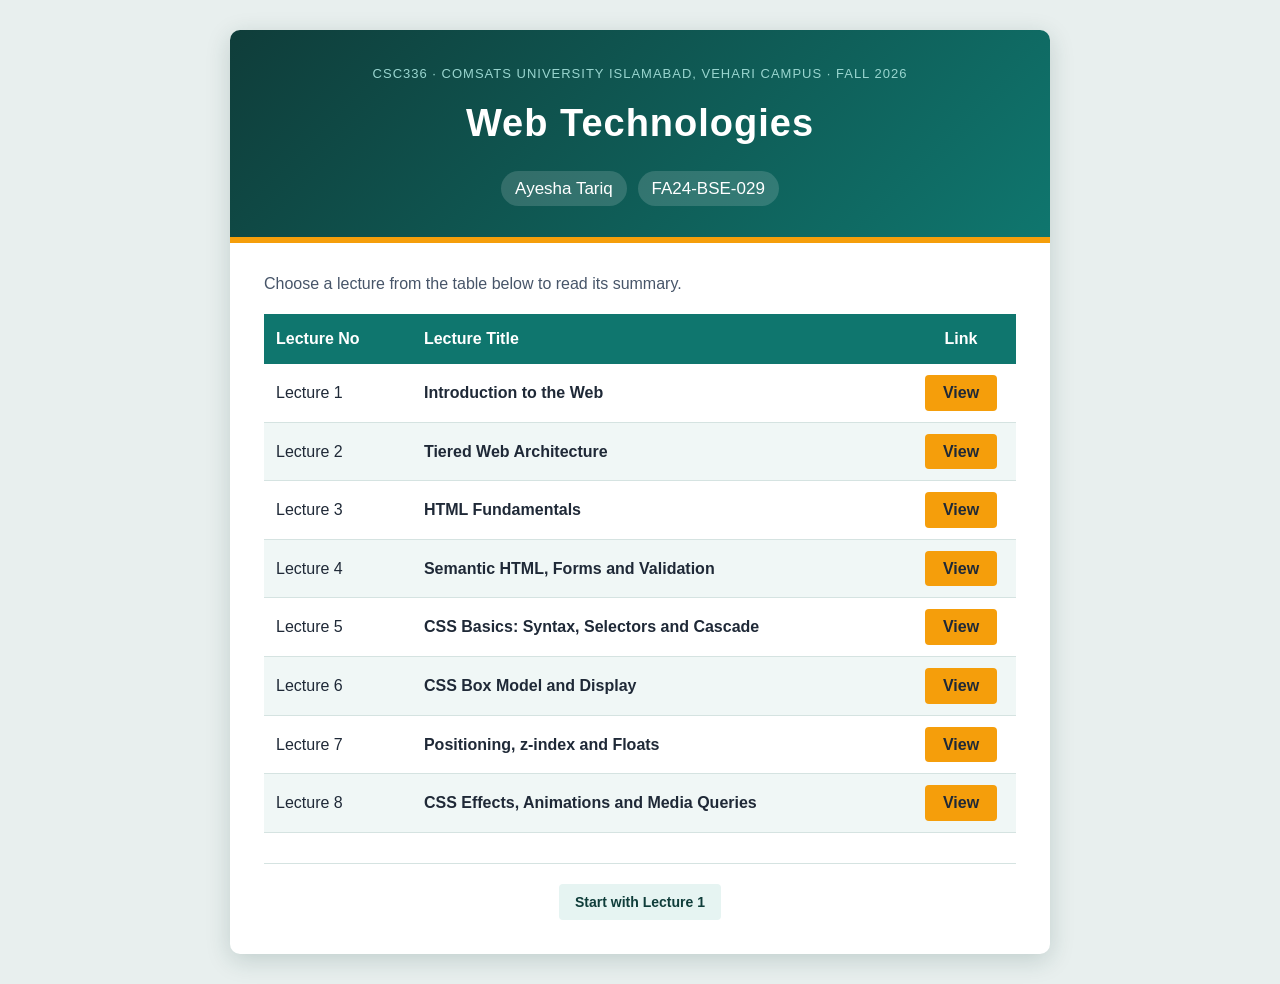
==== index.html @ c6984d4f "Add files via upload" ====
<!DOCTYPE html>
<html lang="en">
<head>
  <meta charset="UTF-8">
  <meta name="viewport" content="width=device-width, initial-scale=1.0">
  <title>Web Technologies</title>
  <link rel="stylesheet" href="style.css">
</head>
<body>
  <div class="wrapper">
    <header class="site-header">
      <p class="course">CSC336 &middot; COMSATS University Islamabad, Vehari Campus &middot; Fall 2026</p>
      <h1>Web Technologies</h1>
      <p class="student"><span>Ayesha Tariq</span> <span>FA24-BSE-029</span></p>
    </header>
    <main class="content">
      <p class="intro">Choose a lecture from the table below to read its summary.</p>
      <table class="lecture-table">
        <thead>
          <tr><th>Lecture No</th><th>Lecture Title</th><th>Link</th></tr>
        </thead>
        <tbody>
        <tr><td>Lecture 1</td><td class="title-cell">Introduction to the Web</td><td><a class="view-btn" href="lecture1.html">View</a></td></tr>
        <tr><td>Lecture 2</td><td class="title-cell">Tiered Web Architecture</td><td><a class="view-btn" href="lecture2.html">View</a></td></tr>
        <tr><td>Lecture 3</td><td class="title-cell">HTML Fundamentals</td><td><a class="view-btn" href="lecture3.html">View</a></td></tr>
        <tr><td>Lecture 4</td><td class="title-cell">Semantic HTML, Forms and Validation</td><td><a class="view-btn" href="lecture4.html">View</a></td></tr>
        <tr><td>Lecture 5</td><td class="title-cell">CSS Basics: Syntax, Selectors and Cascade</td><td><a class="view-btn" href="lecture5.html">View</a></td></tr>
        <tr><td>Lecture 6</td><td class="title-cell">CSS Box Model and Display</td><td><a class="view-btn" href="lecture6.html">View</a></td></tr>
        <tr><td>Lecture 7</td><td class="title-cell">Positioning, z-index and Floats</td><td><a class="view-btn" href="lecture7.html">View</a></td></tr>
        <tr><td>Lecture 8</td><td class="title-cell">CSS Effects, Animations and Media Queries</td><td><a class="view-btn" href="lecture8.html">View</a></td></tr>
        </tbody>
      </table>
      <nav class="nav">
        <a href="lecture1.html">Start with Lecture 1</a>
      </nav>
    </main>
  </div>
</body>
</html>
---- style.css ----
/* style.css - Web Technologies (CSC336) */

/* Lecture 8: CSS custom properties (variables) */
:root {
  --dark: #0f3d3a;
  --main: #0f766e;
  --accent: #f59e0b;
  --light: #e6f4f2;
  --text: #1f2937;
}

/* Lecture 5: universal selector | Lecture 6: box-sizing */
* {
  box-sizing: border-box;
}

body {
  margin: 0;
  padding: 30px 15px;
  background: #e8efee;
  font-family: "Segoe UI", Tahoma, Arial, sans-serif;
  color: var(--text);
  line-height: 1.6;
}

/* Lecture 6: width, margin, box-shadow | Lecture 8: border-radius, animation */
.wrapper {
  max-width: 820px;
  margin: 0 auto;
  background: #ffffff;
  border-radius: 10px;
  overflow: hidden;
  box-shadow: 0 6px 24px rgba(15, 60, 55, 0.18);
  animation: fadeIn 0.6s ease-out;
}

@keyframes fadeIn {
  from { opacity: 0; transform: translateY(15px); }
  to   { opacity: 1; transform: translateY(0); }
}

/* Lecture 8: linear-gradient */
.site-header {
  background: linear-gradient(135deg, var(--dark), var(--main));
  color: #ffffff;
  text-align: center;
  padding: 34px 20px 28px;
  border-bottom: 6px solid var(--accent);
}

.site-header .course {
  margin: 0 0 8px;
  font-size: 13px;
  letter-spacing: 1px;
  text-transform: uppercase;
  color: #99d5cf;
}

.site-header h1 {
  margin: 0 0 14px;
  font-size: 38px;
  letter-spacing: 1px;
}

.student {
  margin: 0;
  font-size: 17px;
}

.student span {
  display: inline-block;
  background: rgba(255, 255, 255, 0.15);
  padding: 4px 14px;
  margin: 3px;
  border-radius: 20px;
}

.content {
  padding: 28px 34px 30px;
}

.intro {
  margin-top: 0;
  color: #475569;
}

/* Lecture 5: descendant selector, pseudo-classes (:nth-child, :hover) */
.lecture-table {
  width: 100%;
  border-collapse: collapse;
  margin: 18px 0 10px;
}

.lecture-table th {
  background: var(--main);
  color: #ffffff;
  padding: 12px;
  text-align: left;
}

.lecture-table td {
  padding: 11px 12px;
  border-bottom: 1px solid #d5e3e1;
}

.lecture-table tbody tr:nth-child(even) {
  background: #f0f7f6;
}

.lecture-table tbody tr:hover {
  background: #fef3c7;
}

.lecture-table th:last-child,
.lecture-table td:last-child {
  text-align: center;
  width: 110px;
}

.title-cell {
  font-weight: 600;
}

/* Lecture 8: transition + transform */
.view-btn {
  display: inline-block;
  background: var(--accent);
  color: var(--text);
  text-decoration: none;
  font-weight: 700;
  padding: 5px 18px;
  border-radius: 4px;
  transition: transform 0.3s ease, background 0.3s ease;
}

.view-btn:hover {
  background: #d97706;
  color: #ffffff;
  transform: scale(1.1);
}

/* Lecture pages */
.lecture-header {
  background: linear-gradient(135deg, var(--main), var(--dark));
  color: #ffffff;
  padding: 26px 34px;
  border-bottom: 6px solid var(--accent);
}

.lec-badge {
  display: inline-block;
  background: var(--accent);
  color: var(--text);
  font-weight: 700;
  font-size: 13px;
  padding: 2px 12px;
  border-radius: 12px;
}

.lecture-header h1 {
  margin: 10px 0 4px;
  font-size: 28px;
}

.lecture-header p {
  margin: 0;
  font-style: italic;
  color: #d1efeb;
}

/* Lecture 5: pseudo-element ::before */
h2 {
  display: inline-block;
  margin: 26px 0 8px;
  padding-bottom: 5px;
  font-size: 20px;
  color: var(--dark);
  border-bottom: 2px solid var(--accent);
}

h2::before {
  content: "\25B8  ";
  color: var(--accent);
}

/* Lecture 5: child selector */
.topics {
  padding-left: 22px;
}

.topics > li {
  margin-bottom: 6px;
}

.topics ul {
  margin-top: 2px;
  color: #475569;
}

.code {
  margin: 6px 0;
  padding: 16px 18px;
  background: #1e293b;
  color: #e2e8f0;
  border-radius: 6px;
  overflow-x: auto;
  font-family: Consolas, "Courier New", monospace;
  font-size: 14px;
  line-height: 1.5;
}

.output {
  padding: 16px 18px;
  border: 2px dashed var(--main);
  border-radius: 6px;
  background: #f8fffe;
}

/* ---- Demo styles used inside the Output boxes ---- */

/* Lecture 3: table */
.output table {
  border-collapse: collapse;
}

.output th,
.output td {
  padding: 6px 16px;
  border: 1px solid #94a3b8;
}

.output th {
  background: var(--light);
}

/* Lecture 4: form */
.output input {
  padding: 5px 8px;
  margin: 0 6px;
}

.output input:focus {
  outline: 2px solid var(--main);
}

/* Lecture 5: specificity (id beats class beats element) */
.output .note {
  color: #2563eb;
}

.output #intro {
  color: #dc2626;
  font-weight: bold;
}

/* Lecture 6: box model */
.output .box {
  box-sizing: content-box;
  width: 250px;
  padding: 20px;
  border: 5px solid #000000;
  margin: 30px;
  background: var(--light);
}

/* Lecture 7: relative parent + absolute child */
.output .card {
  position: relative;
  height: 90px;
  padding: 24px 20px;
  background: var(--light);
  border: 2px solid var(--main);
  border-radius: 8px;
}

.output .badge {
  position: absolute;
  top: 10px;
  right: 10px;
  padding: 2px 10px;
  background: var(--accent);
  border-radius: 12px;
  font-size: 13px;
  font-weight: 700;
}

/* Lecture 8: gradient + radius + shadow + transition + transform */
.output .btn {
  padding: 12px 28px;
  border: none;
  border-radius: 999px;
  background: linear-gradient(90deg, #376fb4, #48a9a6);
  color: #ffffff;
  font-size: 16px;
  cursor: pointer;
  box-shadow: 0 6px 16px rgba(0, 0, 0, 0.2);
  transition: transform 0.3s ease;
}

.output .btn:hover {
  transform: scale(1.1);
}

/* Navigation links at the bottom */
.nav {
  margin-top: 30px;
  padding-top: 16px;
  border-top: 1px solid #d5e3e1;
  text-align: center;
}

.nav a {
  display: inline-block;
  margin: 4px 6px;
  padding: 7px 16px;
  background: var(--light);
  color: var(--dark);
  font-size: 14px;
  font-weight: 600;
  text-decoration: none;
  border-radius: 4px;
}

.nav a:hover {
  background: var(--main);
  color: #ffffff;
}

/* Lecture 8: media query (responsive) */
@media (max-width: 600px) {
  .content,
  .lecture-header {
    padding-left: 18px;
    padding-right: 18px;
  }

  .site-header h1 {
    font-size: 28px;
  }
}
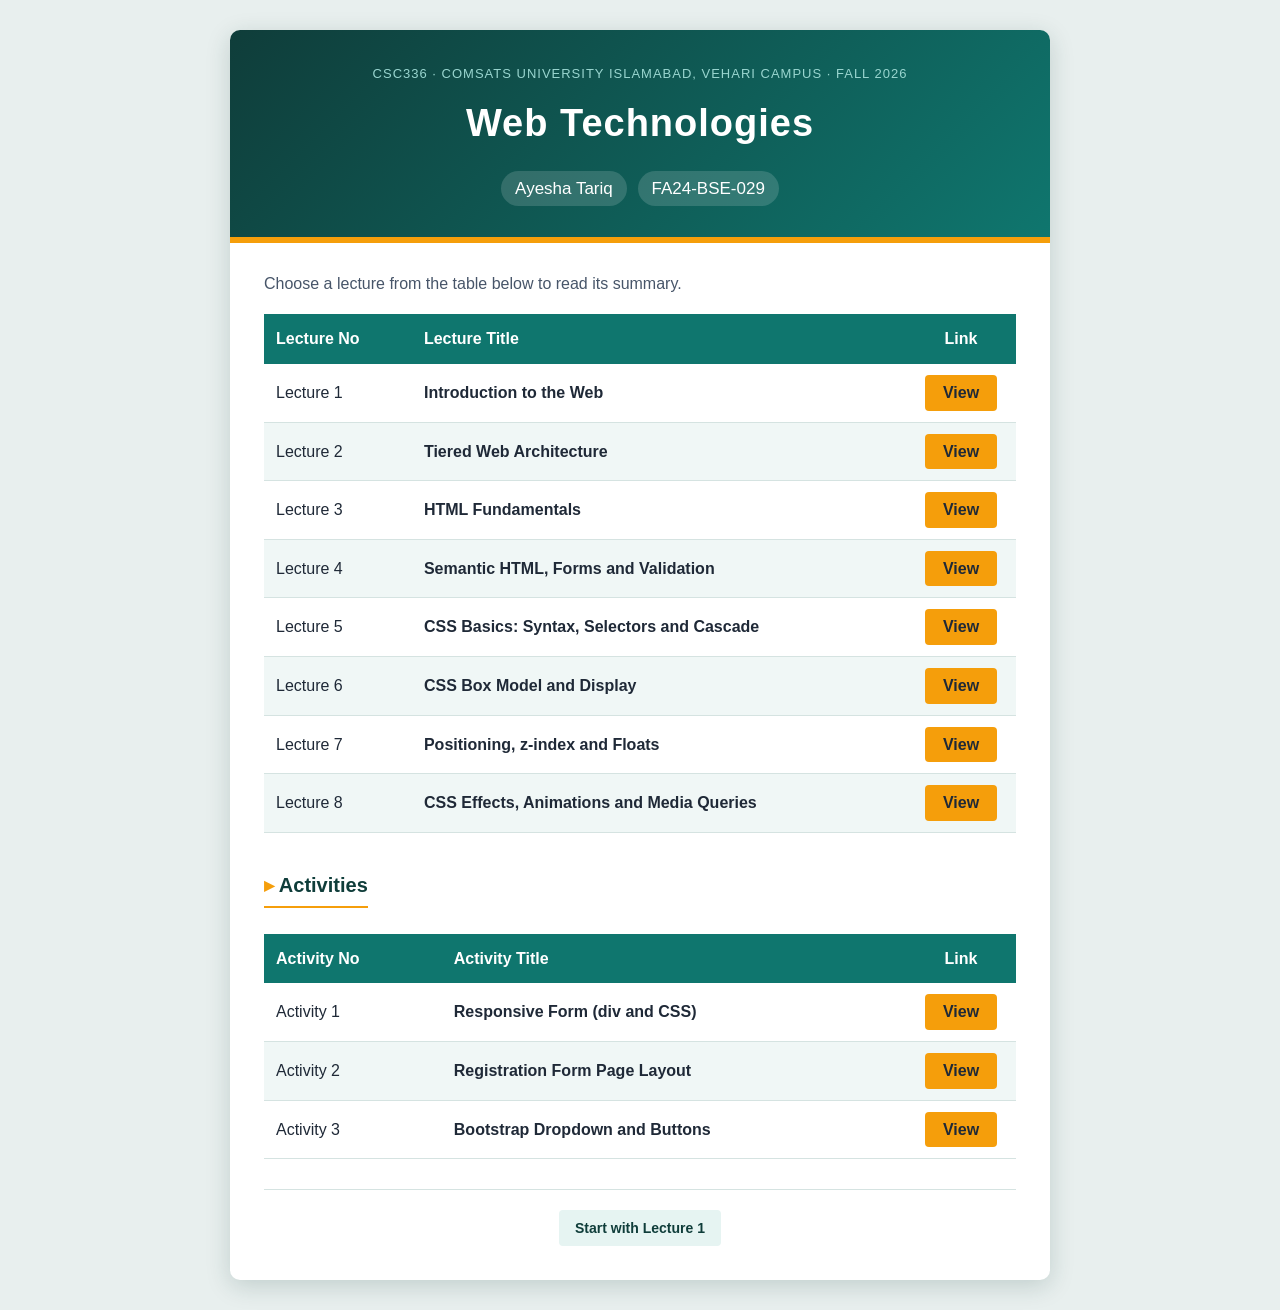
==== commit fe356150: "Add files via upload" ====
--- a/index.html
+++ b/index.html
@@ -30,6 +30,17 @@
         <tr><td>Lecture 8</td><td class="title-cell">CSS Effects, Animations and Media Queries</td><td><a class="view-btn" href="lecture8.html">View</a></td></tr>
         </tbody>
       </table>
+      <h2>Activities</h2>
+      <table class="lecture-table">
+        <thead>
+          <tr><th>Activity No</th><th>Activity Title</th><th>Link</th></tr>
+        </thead>
+        <tbody>
+          <tr><td>Activity 1</td><td class="title-cell">Responsive Form (div and CSS)</td><td><a class="view-btn" href="activity1.html">View</a></td></tr>
+          <tr><td>Activity 2</td><td class="title-cell">Registration Form Page Layout</td><td><a class="view-btn" href="activity2.html">View</a></td></tr>
+          <tr><td>Activity 3</td><td class="title-cell">Bootstrap Dropdown and Buttons</td><td><a class="view-btn" href="activity3.html">View</a></td></tr>
+        </tbody>
+      </table>
       <nav class="nav">
         <a href="lecture1.html">Start with Lecture 1</a>
       </nav>
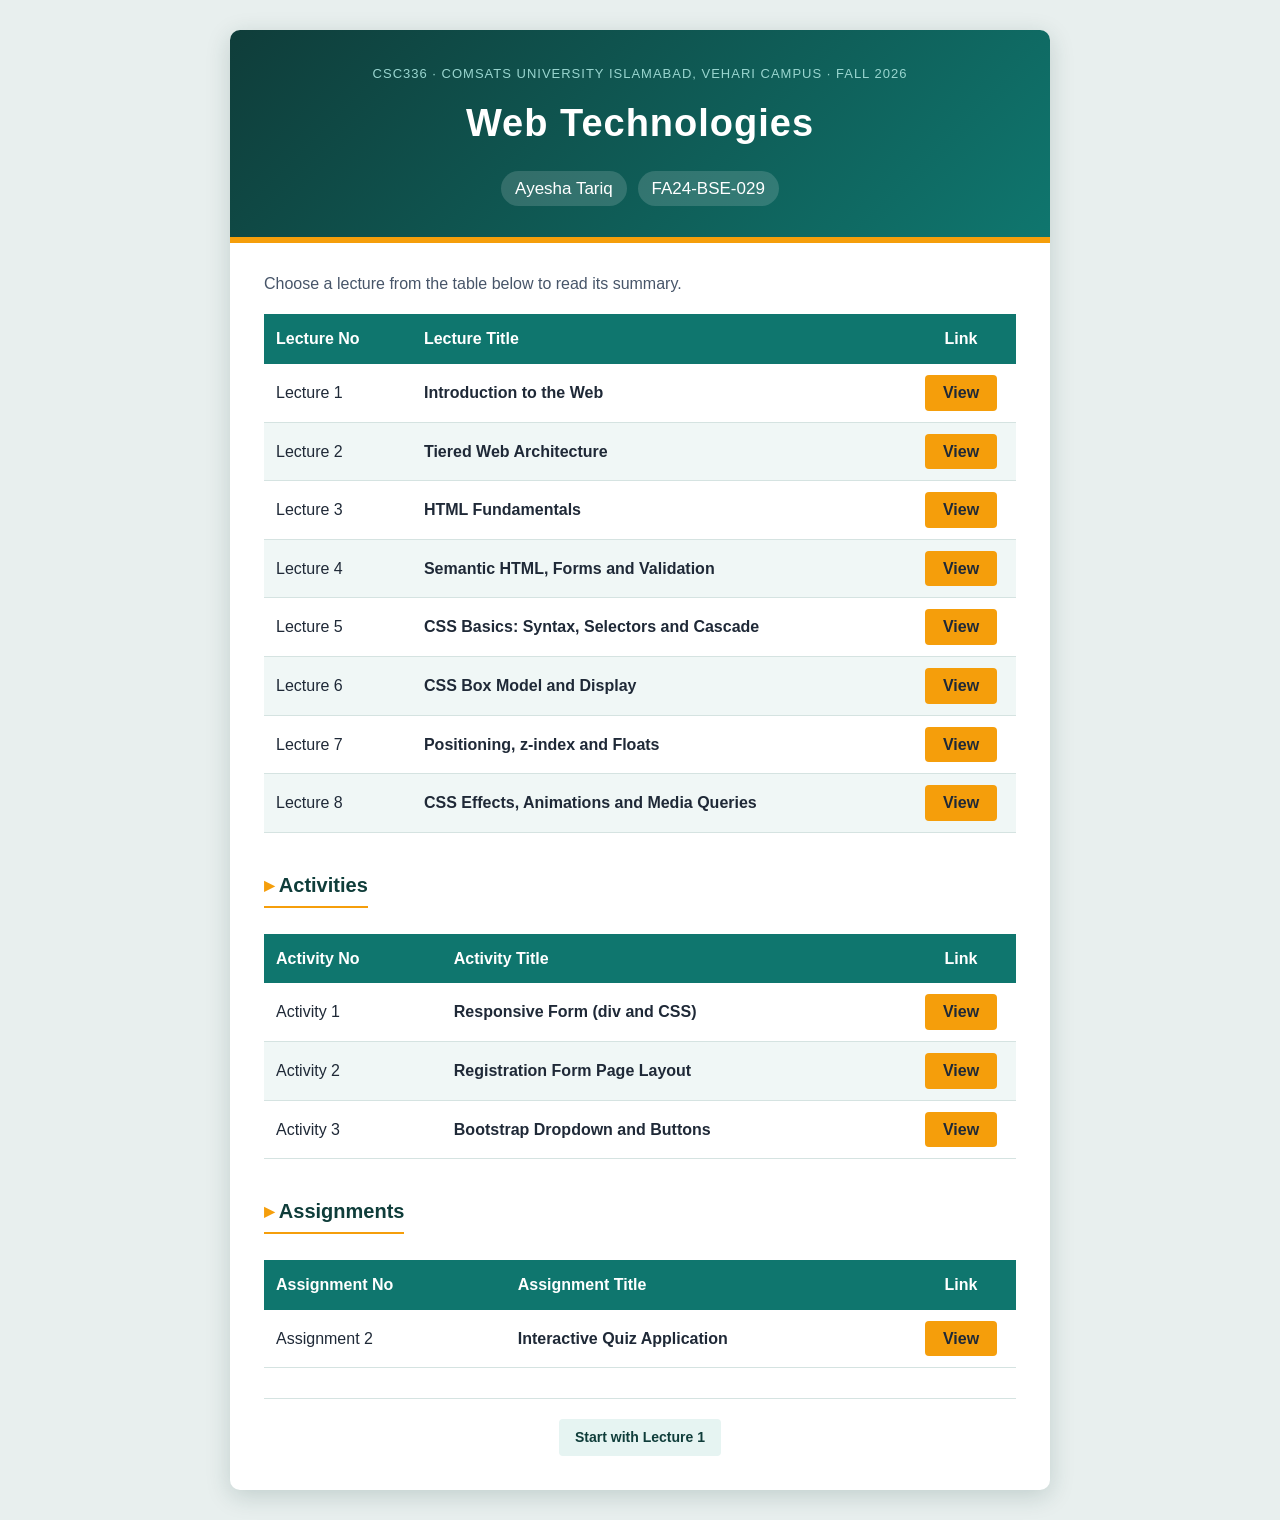
==== commit 7cda717b: "Add files via upload" ====
--- a/index.html
+++ b/index.html
@@ -41,6 +41,15 @@
           <tr><td>Activity 3</td><td class="title-cell">Bootstrap Dropdown and Buttons</td><td><a class="view-btn" href="activity3.html">View</a></td></tr>
         </tbody>
       </table>
+      <h2>Assignments</h2>
+      <table class="lecture-table">
+        <thead>
+          <tr><th>Assignment No</th><th>Assignment Title</th><th>Link</th></tr>
+        </thead>
+        <tbody>
+          <tr><td>Assignment 2</td><td class="title-cell">Interactive Quiz Application</td><td><a class="view-btn" href="quiz.html">View</a></td></tr>
+        </tbody>
+      </table>
       <nav class="nav">
         <a href="lecture1.html">Start with Lecture 1</a>
       </nav>
